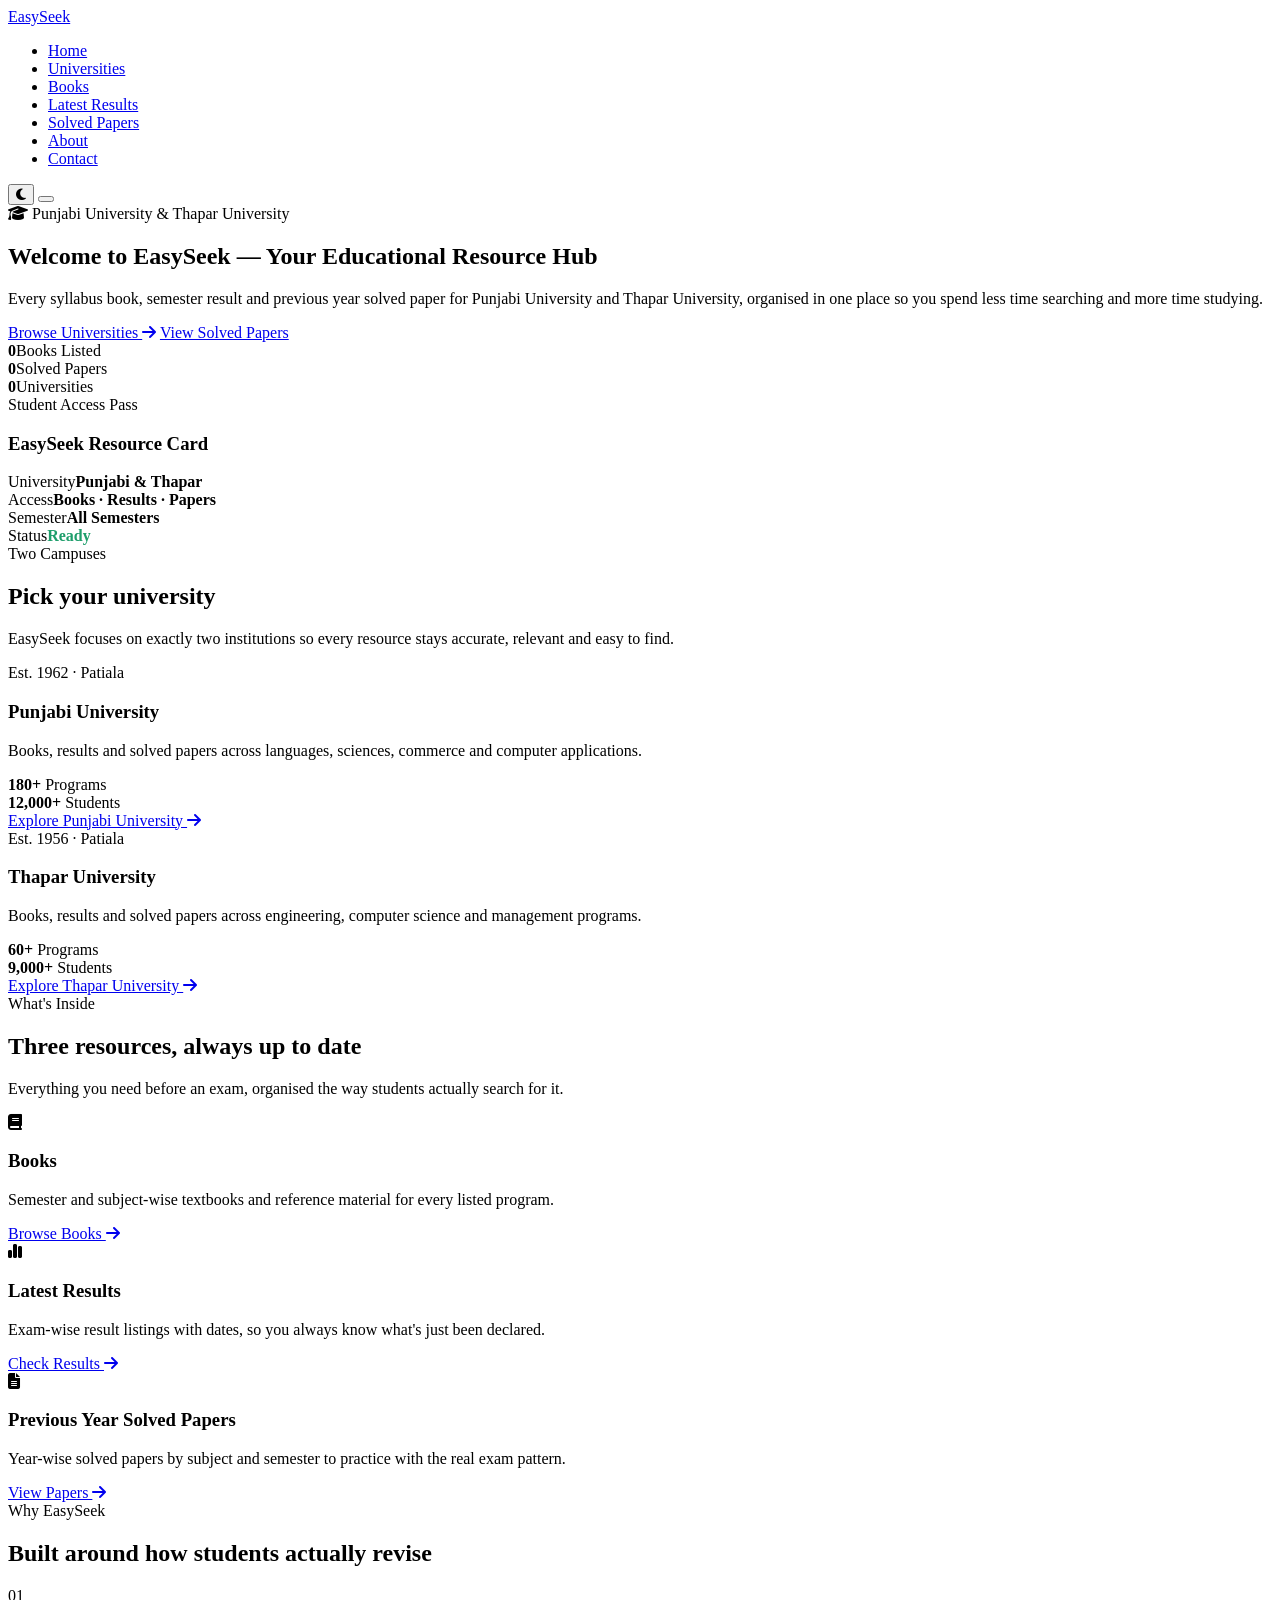
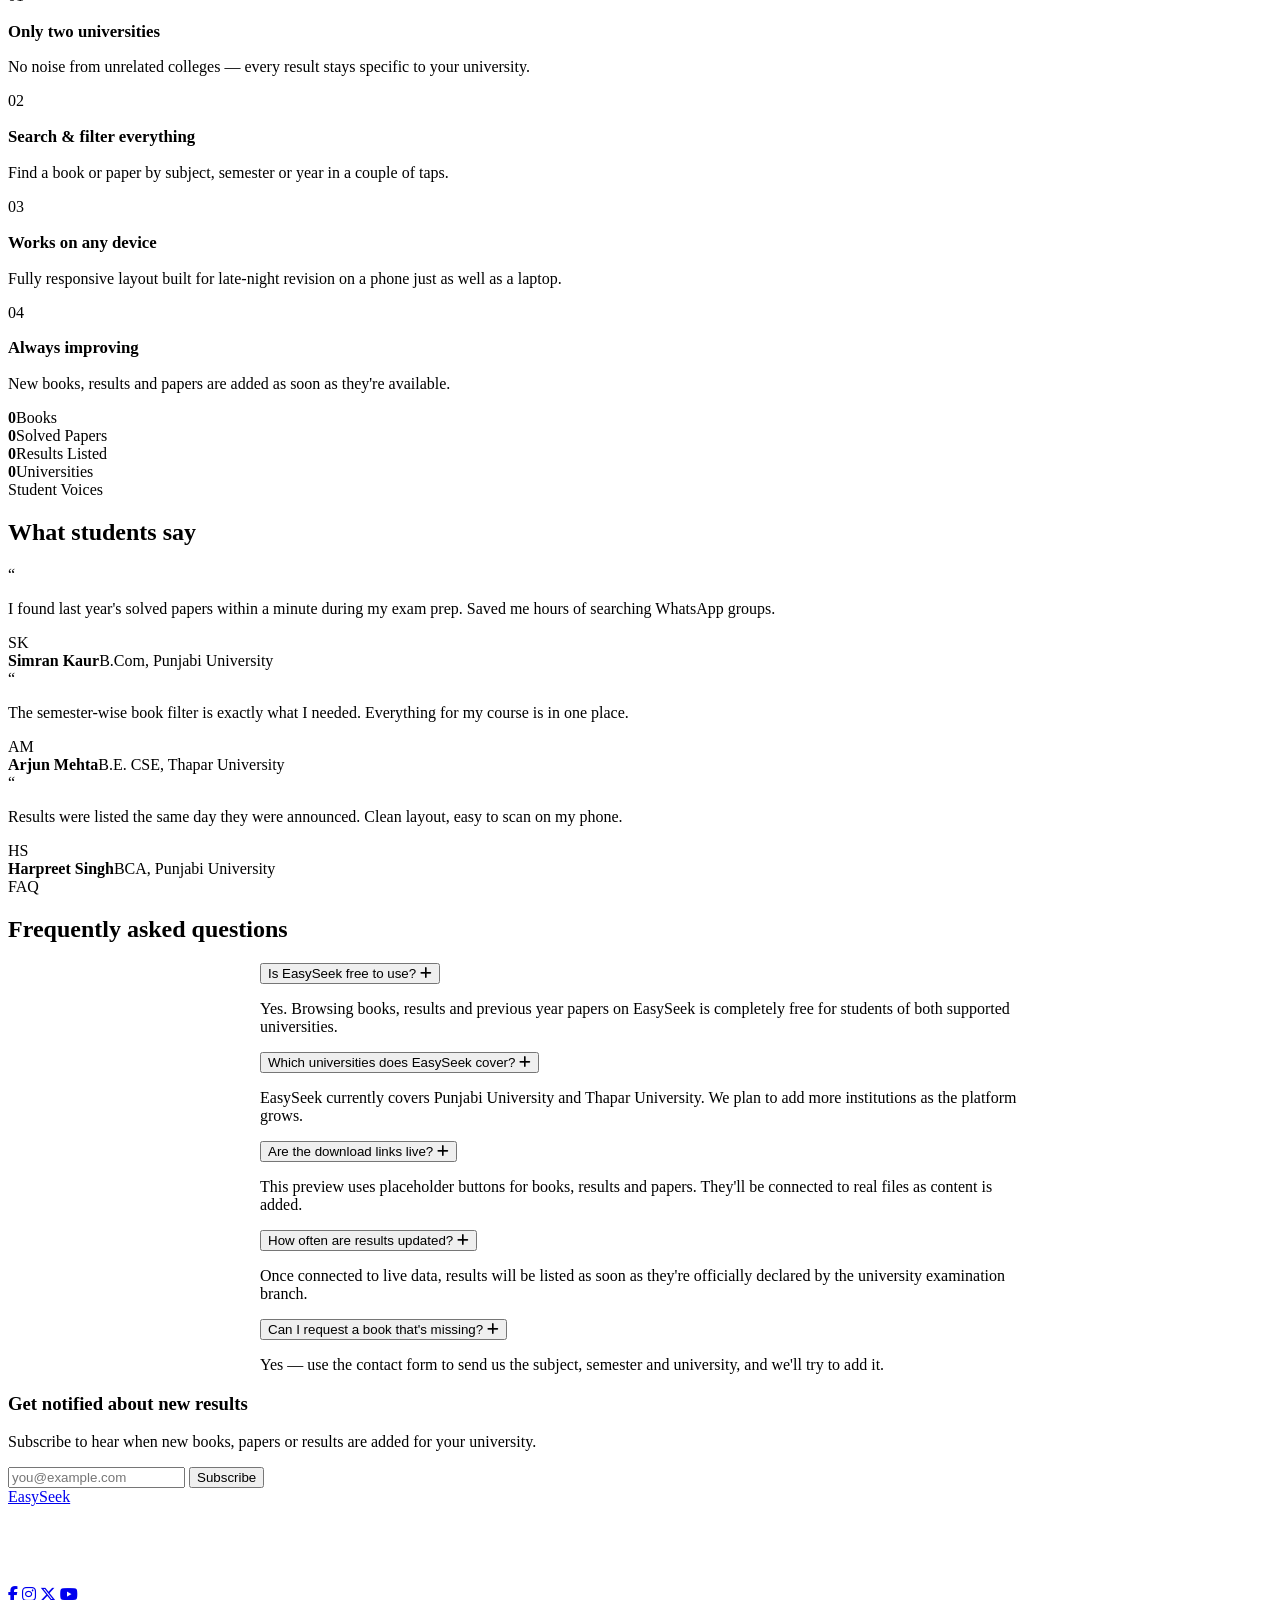
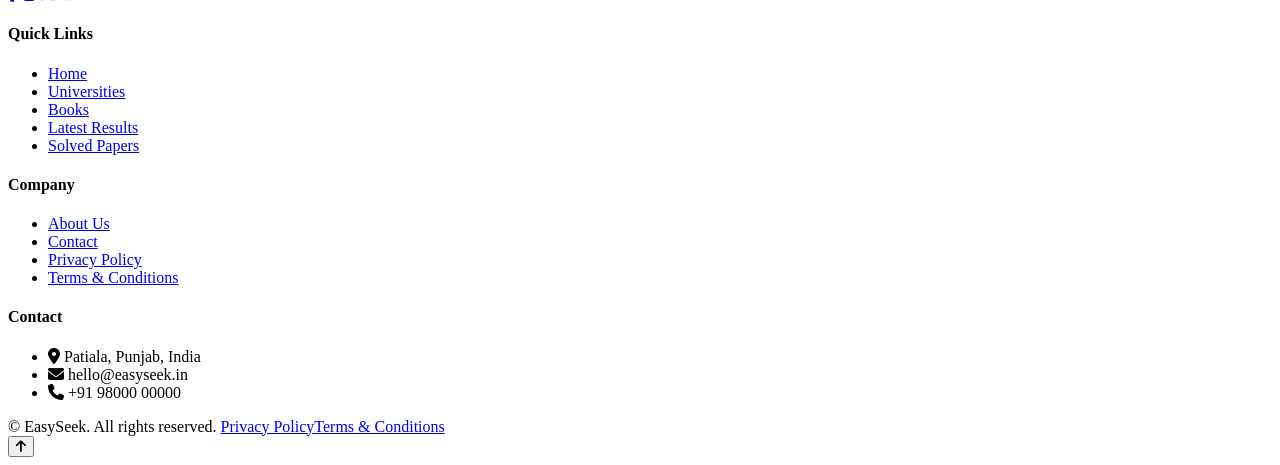
==== index.html @ 528ff7b3 "Add files via upload" ====
<!DOCTYPE html>
<html lang="en">
<head>
<meta charset="UTF-8">
<meta name="viewport" content="width=device-width, initial-scale=1.0">
<title>EasySeek &mdash; Educational Resource Hub for Punjabi &amp; Thapar University</title>
<meta name="description" content="EasySeek is a free educational resource hub for Punjabi University and Thapar University students: books, latest results and previous year solved papers in one place.">
<meta name="robots" content="index, follow">
<link rel="canonical" href="https://easyseek.in/index.html">
<meta property="og:type" content="website">
<meta property="og:title" content="EasySeek &mdash; Educational Resource Hub for Punjabi &amp; Thapar University">
<meta property="og:description" content="EasySeek is a free educational resource hub for Punjabi University and Thapar University students: books, latest results and previous year solved papers in one place.">
<meta property="og:url" content="https://easyseek.in/index.html">
<meta property="og:site_name" content="EasySeek">
<meta property="og:image" content="https://easyseek.in/assets/img/og-cover.jpg">
<meta name="twitter:card" content="summary_large_image">
<meta name="twitter:title" content="EasySeek &mdash; Educational Resource Hub for Punjabi &amp; Thapar University">
<meta name="twitter:description" content="EasySeek is a free educational resource hub for Punjabi University and Thapar University students: books, latest results and previous year solved papers in one place.">
<link rel="icon" href="data:image/svg+xml,%3Csvg xmlns='http://www.w3.org/2000/svg' viewBox='0 0 100 100'%3E%3Crect width='100' height='100' rx='22' fill='%23154690'/%3E%3Ctext x='50' y='66' font-size='46' font-family='Arial' font-weight='700' fill='white' text-anchor='middle'%3EES%3C/text%3E%3C/svg%3E">
<link rel="preconnect" href="https://fonts.googleapis.com">
<link rel="preconnect" href="https://fonts.gstatic.com" crossorigin>
<link href="https://fonts.googleapis.com/css2?family=Space+Grotesk:wght@500;600;700&family=Inter:wght@400;500;600;700&family=JetBrains+Mono:wght@500;600&display=swap" rel="stylesheet">
<link rel="stylesheet" href="https://cdnjs.cloudflare.com/ajax/libs/font-awesome/6.5.1/css/all.min.css" integrity="sha512-DTOQO9RWCH3ppGqcWaEA1BIZOC6xxalwEsw9c2QQeAIftl+Vegovlnee1c9QX4TctnWMn13TZye+giMm8e2LwA==" crossorigin="anonymous" referrerpolicy="no-referrer">
<link rel="stylesheet" href="assets/css/style.css">

</head>
<body>
<div id="page-loader" aria-hidden="true"><div class="loader-stub"></div></div>
<header class="navbar">
  <div class="container">
    <a href="index.html" class="brand"><span class="mark" aria-hidden="true"></span> EasySeek</a>
    <nav aria-label="Primary">
      <ul class="nav-links" id="navLinks">
        <li><a href="index.html" class="active">Home</a></li>
<li><a href="universities.html" class="">Universities</a></li>
<li><a href="books.html" class="">Books</a></li>
<li><a href="results.html" class="">Latest Results</a></li>
<li><a href="papers.html" class="">Solved Papers</a></li>
<li><a href="about.html" class="">About</a></li>
<li><a href="contact.html" class="">Contact</a></li>

      </ul>
    </nav>
    <div class="nav-actions">
      <button class="icon-btn" id="themeToggle" type="button" aria-label="Toggle dark mode"><i class="fa-solid fa-moon" aria-hidden="true"></i></button>
      <button class="nav-toggle" id="navToggle" type="button" aria-label="Toggle menu" aria-expanded="false"><span></span></button>
    </div>
  </div>
</header>
<main>

<section class="hero">
  <div class="container">
    <div class="hero-copy reveal">
      <span class="eyebrow"><i class="fa-solid fa-graduation-cap"></i> Punjabi University &amp; Thapar University</span>
      <h1>Welcome to EasySeek &mdash; <span class="hl">Your Educational Resource Hub</span></h1>
      <p>Every syllabus book, semester result and previous year solved paper for Punjabi University and Thapar University, organised in one place so you spend less time searching and more time studying.</p>
      <div class="hero-cta">
        <a href="universities.html" class="btn btn-primary">Browse Universities <i class="fa-solid fa-arrow-right"></i></a>
        <a href="papers.html" class="btn btn-outline">View Solved Papers</a>
      </div>
      <div class="hero-stats">
        <div class="hero-stat"><b data-count="1200" data-suffix="+">0</b><span>Books Listed</span></div>
        <div class="hero-stat"><b data-count="480" data-suffix="+">0</b><span>Solved Papers</span></div>
        <div class="hero-stat"><b data-count="2" >0</b><span>Universities</span></div>
      </div>
    </div>
    <div class="reveal">
      <div class="ticket">
        <div class="ticket-top">
          <div class="t-eyebrow">Student Access Pass</div>
          <h3>EasySeek Resource Card</h3>
        </div>
        <div class="ticket-mid"></div>
        <div class="ticket-body">
          <div class="ticket-field"><span>University</span><b>Punjabi &amp; Thapar</b></div>
          <div class="ticket-field"><span>Access</span><b>Books &middot; Results &middot; Papers</b></div>
          <div class="ticket-field"><span>Semester</span><b>All Semesters</b></div>
          <div class="ticket-field"><span>Status</span><b style="color:#1E9E6B;">Ready</b></div>
        </div>
        <div class="ticket-body" style="grid-template-columns:1fr; padding-top:0;">
          <div class="ticket-barcode" aria-hidden="true">
            <i style="height:100%;"></i><i style="height:60%;"></i><i style="height:80%;"></i><i style="height:40%;"></i><i style="height:100%;"></i><i style="height:70%;"></i><i style="height:50%;"></i><i style="height:90%;"></i><i style="height:60%;"></i><i style="height:100%;"></i><i style="height:45%;"></i><i style="height:75%;"></i>
          </div>
        </div>
      </div>
    </div>
  </div>
</section>

<section class="section">
  <div class="container">
    <div class="section-head center reveal">
      <span class="eyebrow">Two Campuses</span>
      <h2>Pick your university</h2>
      <p>EasySeek focuses on exactly two institutions so every resource stays accurate, relevant and easy to find.</p>
    </div>
    <div class="grid-2">
      <div class="uni-card reveal">
        <div class="stripe"></div>
        <div class="uni-card-body">
          <span class="uni-card-tag">Est. 1962 &middot; Patiala</span>
          <h3>Punjabi University</h3>
          <p>Books, results and solved papers across languages, sciences, commerce and computer applications.</p>
          <div class="uni-card-meta">
            <div><b>180+</b> Programs</div>
            <div><b>12,000+</b> Students</div>
          </div>
          <a href="punjabi-university.html" class="btn btn-primary btn-block">Explore Punjabi University <i class="fa-solid fa-arrow-right"></i></a>
        </div>
      </div>
      <div class="uni-card reveal">
        <div class="stripe"></div>
        <div class="uni-card-body">
          <span class="uni-card-tag">Est. 1956 &middot; Patiala</span>
          <h3>Thapar University</h3>
          <p>Books, results and solved papers across engineering, computer science and management programs.</p>
          <div class="uni-card-meta">
            <div><b>60+</b> Programs</div>
            <div><b>9,000+</b> Students</div>
          </div>
          <a href="thapar-university.html" class="btn btn-primary btn-block">Explore Thapar University <i class="fa-solid fa-arrow-right"></i></a>
        </div>
      </div>
    </div>
  </div>
</section>

<section class="section" style="background:var(--paper-raised); border-top:1px solid var(--line); border-bottom:1px solid var(--line);">
  <div class="container">
    <div class="section-head center reveal">
      <span class="eyebrow">What's Inside</span>
      <h2>Three resources, always up to date</h2>
      <p>Everything you need before an exam, organised the way students actually search for it.</p>
    </div>
    <div class="grid-3">
      <div class="feature-card reveal">
        <div class="feature-icon"><i class="fa-solid fa-book"></i></div>
        <h3>Books</h3>
        <p>Semester and subject-wise textbooks and reference material for every listed program.</p>
        <a href="books.html">Browse Books <i class="fa-solid fa-arrow-right"></i></a>
      </div>
      <div class="feature-card reveal">
        <div class="feature-icon"><i class="fa-solid fa-chart-simple"></i></div>
        <h3>Latest Results</h3>
        <p>Exam-wise result listings with dates, so you always know what's just been declared.</p>
        <a href="results.html">Check Results <i class="fa-solid fa-arrow-right"></i></a>
      </div>
      <div class="feature-card reveal">
        <div class="feature-icon"><i class="fa-solid fa-file-lines"></i></div>
        <h3>Previous Year Solved Papers</h3>
        <p>Year-wise solved papers by subject and semester to practice with the real exam pattern.</p>
        <a href="papers.html">View Papers <i class="fa-solid fa-arrow-right"></i></a>
      </div>
    </div>
  </div>
</section>

<section class="section">
  <div class="container">
    <div class="grid-2" style="align-items:center; gap:60px;">
      <div class="reveal">
        <span class="eyebrow">Why EasySeek</span>
        <h2>Built around how students actually revise</h2>
        <div class="why-card">
          <span class="why-num">01</span>
          <div><h3 style="font-size:1.05rem;">Only two universities</h3><p>No noise from unrelated colleges &mdash; every result stays specific to your university.</p></div>
        </div>
        <div class="why-card">
          <span class="why-num">02</span>
          <div><h3 style="font-size:1.05rem;">Search &amp; filter everything</h3><p>Find a book or paper by subject, semester or year in a couple of taps.</p></div>
        </div>
        <div class="why-card">
          <span class="why-num">03</span>
          <div><h3 style="font-size:1.05rem;">Works on any device</h3><p>Fully responsive layout built for late-night revision on a phone just as well as a laptop.</p></div>
        </div>
        <div class="why-card">
          <span class="why-num">04</span>
          <div><h3 style="font-size:1.05rem;">Always improving</h3><p>New books, results and papers are added as soon as they're available.</p></div>
        </div>
      </div>
      <div class="counter-strip reveal">
        <div class="counter-item"><b data-count="1200" data-suffix="+">0</b><span>Books</span></div>
        <div class="counter-item"><b data-count="480" data-suffix="+">0</b><span>Solved Papers</span></div>
        <div class="counter-item"><b data-count="150" data-suffix="+">0</b><span>Results Listed</span></div>
        <div class="counter-item"><b data-count="2">0</b><span>Universities</span></div>
      </div>
    </div>
  </div>
</section>

<section class="section" style="background:var(--paper-raised); border-top:1px solid var(--line); border-bottom:1px solid var(--line);">
  <div class="container">
    <div class="section-head center reveal">
      <span class="eyebrow">Student Voices</span>
      <h2>What students say</h2>
    </div>
    <div class="grid-3">
      
      <div class="quote-card reveal">
        <div class="quote-mark">&ldquo;</div>
        <p style="color:var(--ink);">I found last year's solved papers within a minute during my exam prep. Saved me hours of searching WhatsApp groups.</p>
        <div class="quote-person">
          <div class="avatar">SK</div>
          <div><b>Simran Kaur</b><span>B.Com, Punjabi University</span></div>
        </div>
      </div>
      <div class="quote-card reveal">
        <div class="quote-mark">&ldquo;</div>
        <p style="color:var(--ink);">The semester-wise book filter is exactly what I needed. Everything for my course is in one place.</p>
        <div class="quote-person">
          <div class="avatar">AM</div>
          <div><b>Arjun Mehta</b><span>B.E. CSE, Thapar University</span></div>
        </div>
      </div>
      <div class="quote-card reveal">
        <div class="quote-mark">&ldquo;</div>
        <p style="color:var(--ink);">Results were listed the same day they were announced. Clean layout, easy to scan on my phone.</p>
        <div class="quote-person">
          <div class="avatar">HS</div>
          <div><b>Harpreet Singh</b><span>BCA, Punjabi University</span></div>
        </div>
      </div>
    </div>
  </div>
</section>

<section class="section">
  <div class="container">
    <div class="section-head center reveal">
      <span class="eyebrow">FAQ</span>
      <h2>Frequently asked questions</h2>
    </div>
    <div style="max-width:760px; margin:0 auto;" class="reveal">
      
      <div class="faq-item">
        <button class="faq-q" aria-expanded="false">Is EasySeek free to use? <i class="fa-solid fa-plus"></i></button>
        <div class="faq-a"><p>Yes. Browsing books, results and previous year papers on EasySeek is completely free for students of both supported universities.</p></div>
      </div>
      <div class="faq-item">
        <button class="faq-q" aria-expanded="false">Which universities does EasySeek cover? <i class="fa-solid fa-plus"></i></button>
        <div class="faq-a"><p>EasySeek currently covers Punjabi University and Thapar University. We plan to add more institutions as the platform grows.</p></div>
      </div>
      <div class="faq-item">
        <button class="faq-q" aria-expanded="false">Are the download links live? <i class="fa-solid fa-plus"></i></button>
        <div class="faq-a"><p>This preview uses placeholder buttons for books, results and papers. They'll be connected to real files as content is added.</p></div>
      </div>
      <div class="faq-item">
        <button class="faq-q" aria-expanded="false">How often are results updated? <i class="fa-solid fa-plus"></i></button>
        <div class="faq-a"><p>Once connected to live data, results will be listed as soon as they're officially declared by the university examination branch.</p></div>
      </div>
      <div class="faq-item">
        <button class="faq-q" aria-expanded="false">Can I request a book that's missing? <i class="fa-solid fa-plus"></i></button>
        <div class="faq-a"><p>Yes &mdash; use the contact form to send us the subject, semester and university, and we'll try to add it.</p></div>
      </div>
    </div>
  </div>
</section>

<section class="section-tight">
  <div class="container">
    <div class="newsletter reveal">
      <div>
        <h3>Get notified about new results</h3>
        <p>Subscribe to hear when new books, papers or results are added for your university.</p>
      </div>
      <form class="newsletter-form" id="newsletterForm">
        <input type="email" placeholder="you@example.com" required aria-label="Email address">
        <button class="btn btn-primary" type="submit">Subscribe</button>
        <span class="form-note" style="display:none; color:#fff;"><i class="fa-solid fa-circle-check"></i> Subscribed! Watch your inbox.</span>
      </form>
    </div>
  </div>
</section>

</main>

<footer>
  <div class="container">
    <div class="footer-grid">
      <div class="footer-brand">
        <a href="index.html" class="brand"><span class="mark" aria-hidden="true"></span> EasySeek</a>
        <p style="margin-top:14px; max-width:280px; color:rgba(255,255,255,.65); font-size:.92rem;">A single, easy-to-search hub for Punjabi University and Thapar University students &mdash; books, results and solved papers in one place.</p>
        <div class="social-row">
          <a href="#" aria-label="EasySeek on Facebook"><i class="fa-brands fa-facebook-f"></i></a>
          <a href="#" aria-label="EasySeek on Instagram"><i class="fa-brands fa-instagram"></i></a>
          <a href="#" aria-label="EasySeek on Twitter / X"><i class="fa-brands fa-x-twitter"></i></a>
          <a href="#" aria-label="EasySeek on YouTube"><i class="fa-brands fa-youtube"></i></a>
        </div>
      </div>
      <div>
        <h4>Quick Links</h4>
        <ul>
          <li><a href="index.html">Home</a></li>
          <li><a href="universities.html">Universities</a></li>
          <li><a href="books.html">Books</a></li>
          <li><a href="results.html">Latest Results</a></li>
          <li><a href="papers.html">Solved Papers</a></li>
        </ul>
      </div>
      <div>
        <h4>Company</h4>
        <ul>
          <li><a href="about.html">About Us</a></li>
          <li><a href="contact.html">Contact</a></li>
          <li><a href="privacy.html">Privacy Policy</a></li>
          <li><a href="terms.html">Terms &amp; Conditions</a></li>
        </ul>
      </div>
      <div>
        <h4>Contact</h4>
        <ul class="footer-contact">
          <li><i class="fa-solid fa-location-dot"></i> Patiala, Punjab, India</li>
          <li><i class="fa-solid fa-envelope"></i> hello@easyseek.in</li>
          <li><i class="fa-solid fa-phone"></i> +91 98000 00000</li>
        </ul>
      </div>
    </div>
    <div class="footer-bottom">
      <span>&copy; <span data-year></span> EasySeek. All rights reserved.</span>
      <span><a href="privacy.html">Privacy Policy</a><a href="terms.html">Terms &amp; Conditions</a></span>
    </div>
  </div>
</footer>
<button class="scroll-top" id="scrollTop" aria-label="Scroll to top"><i class="fa-solid fa-arrow-up"></i></button>
<script src="assets/js/data.js"></script>
<script src="assets/js/main.js"></script>

</body>
</html>
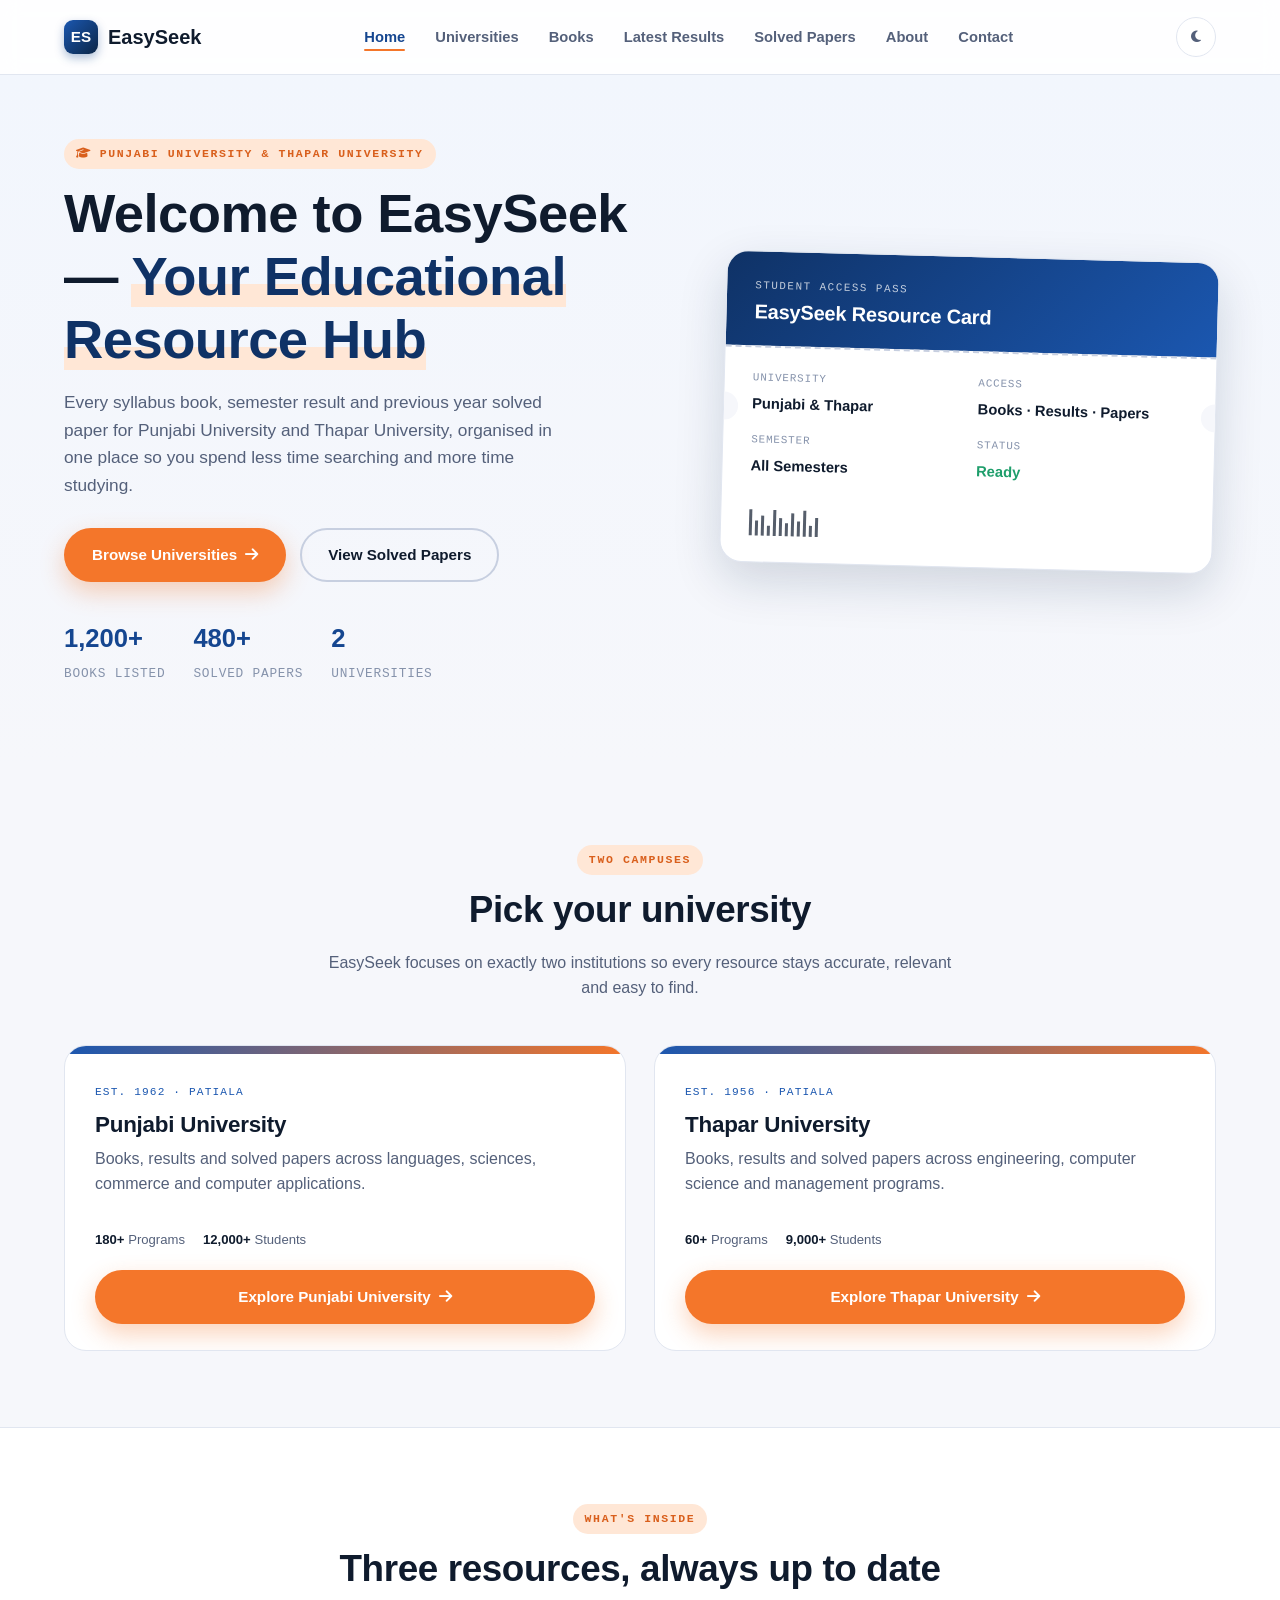
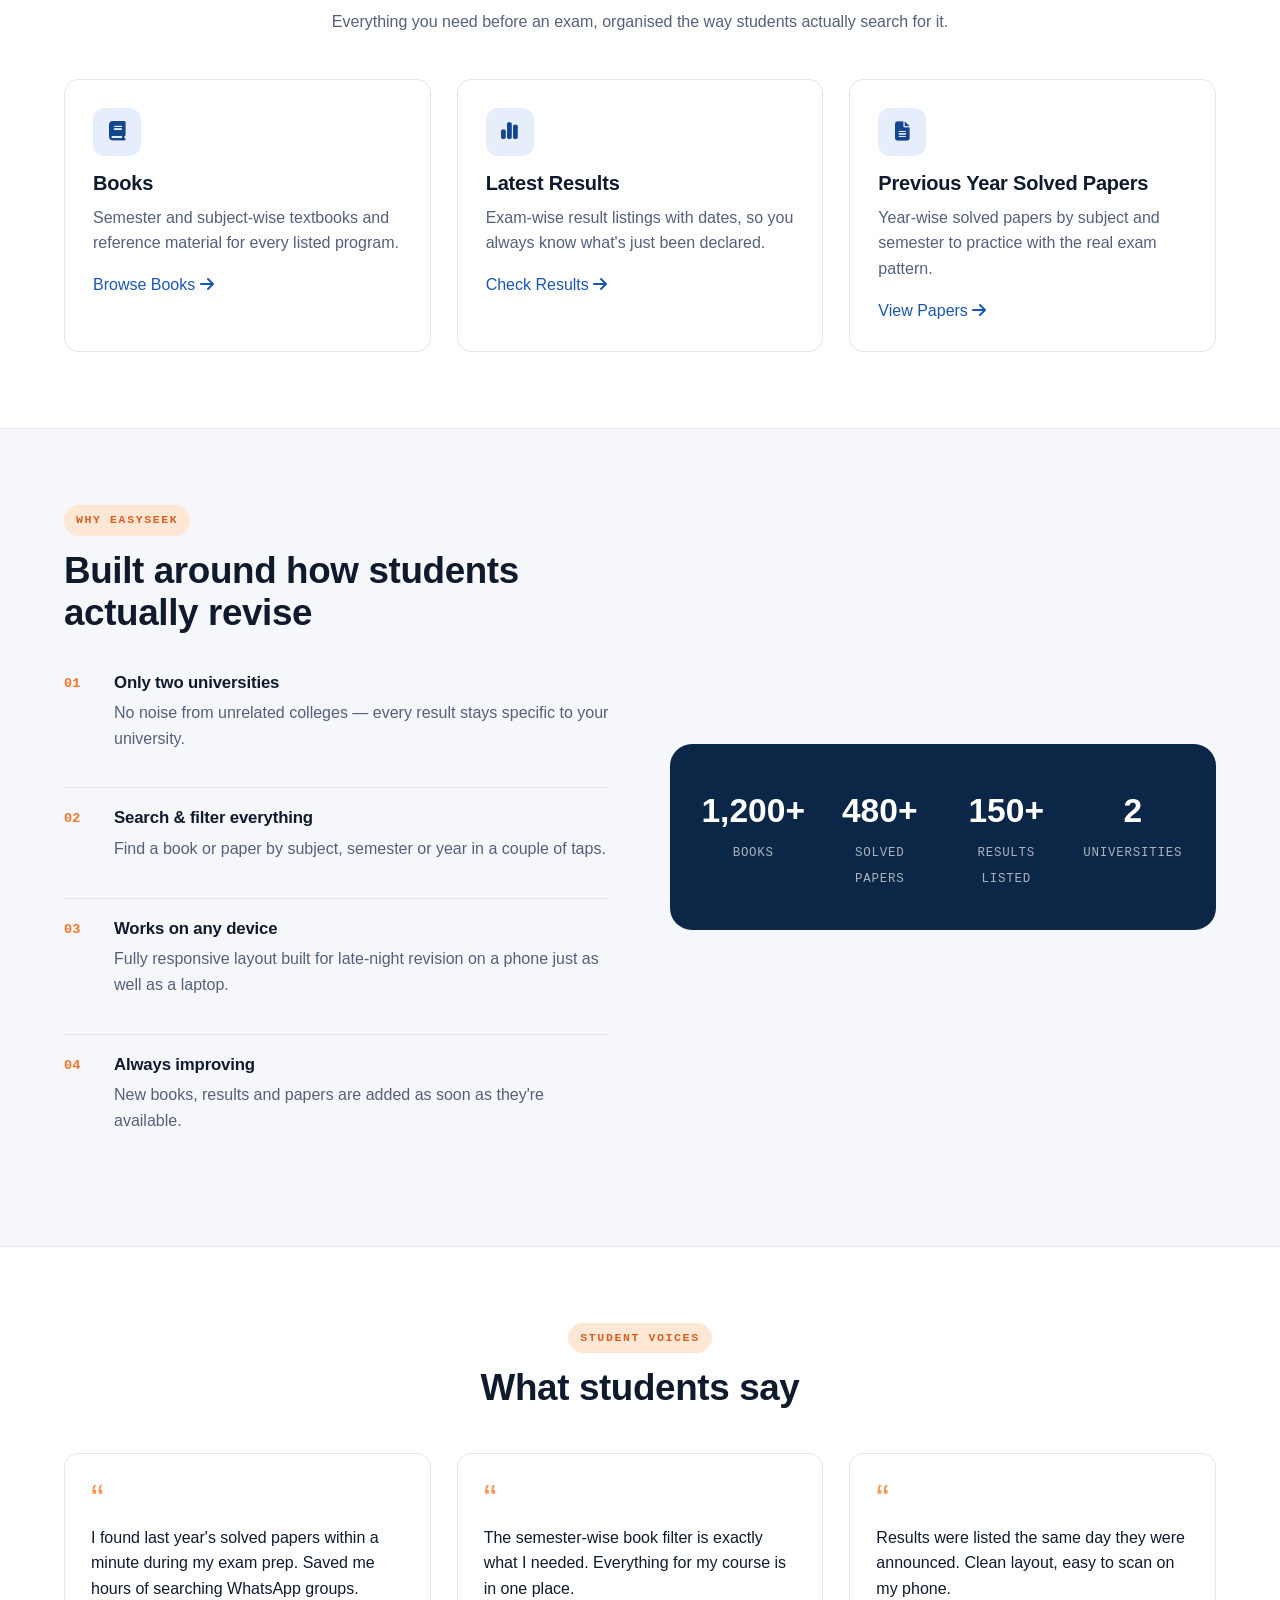
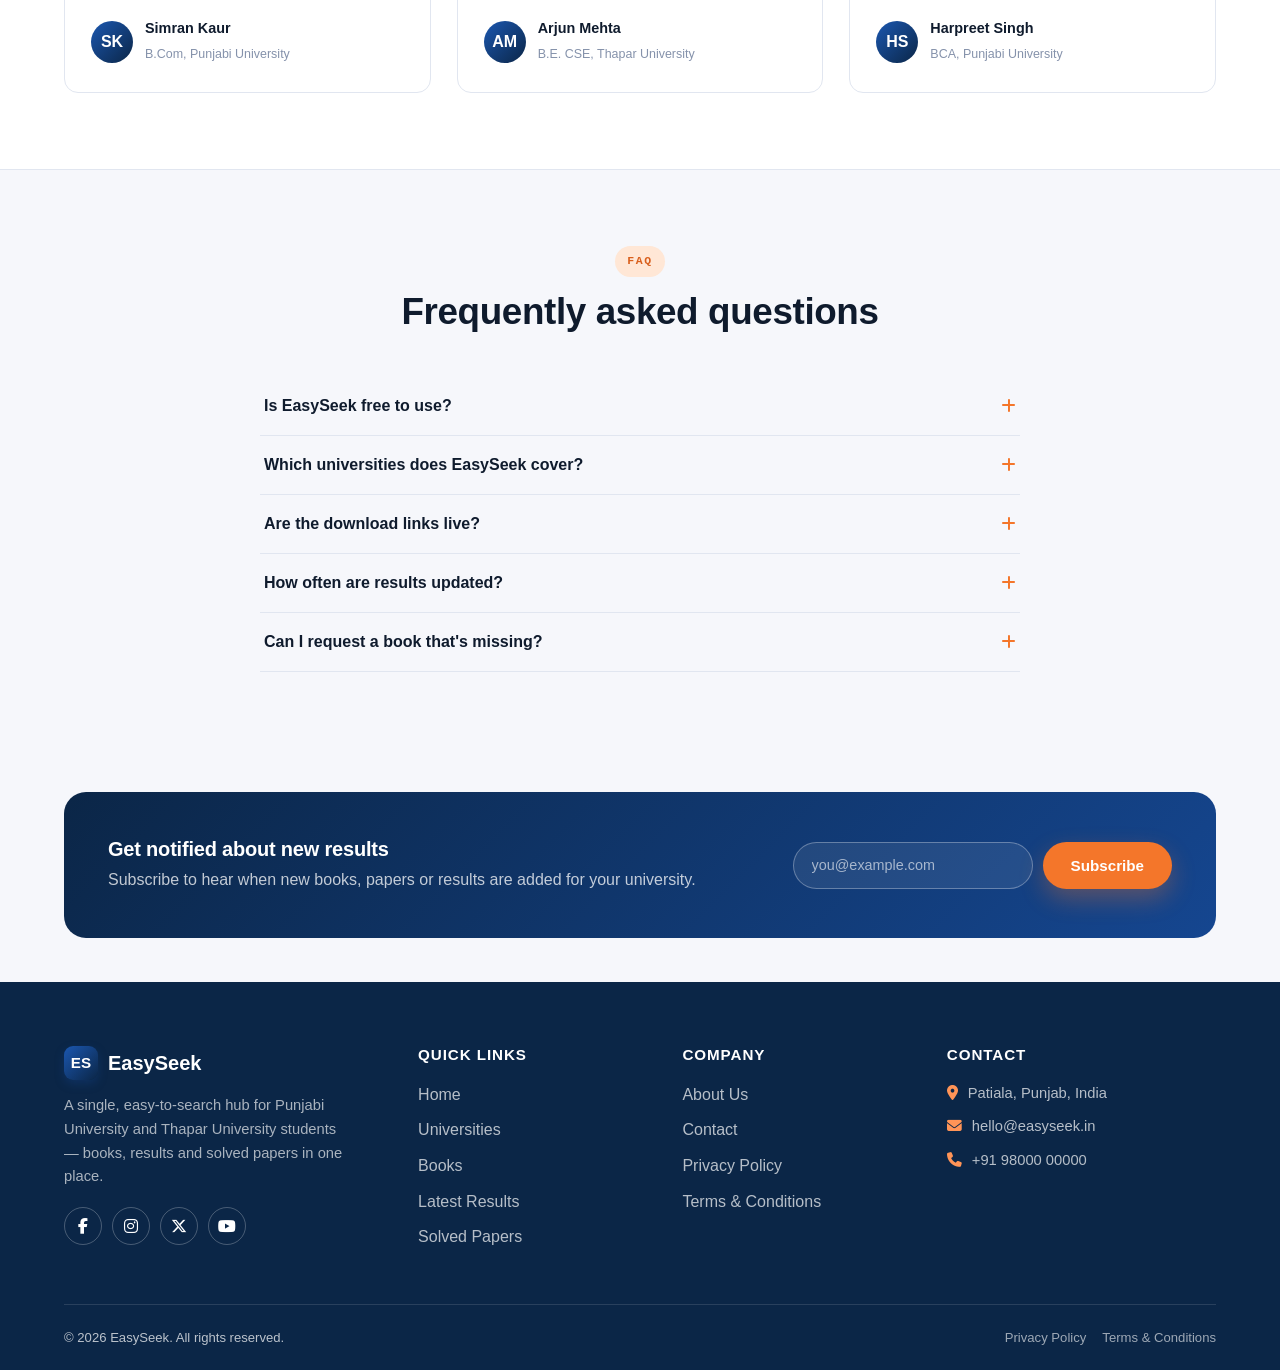
==== commit ce2fb601: "Update index.html" ====
--- a/index.html
+++ b/index.html
@@ -1,6 +1,8 @@
 <!DOCTYPE html>
 <html lang="en">
 <head>
+  <script async src="https://pagead2.googlesyndication.com/pagead/js/adsbygoogle.js?client=ca-pub-3578388178398385"
+     crossorigin="anonymous"></script>
 <meta charset="UTF-8">
 <meta name="viewport" content="width=device-width, initial-scale=1.0">
 <title>EasySeek &mdash; Educational Resource Hub for Punjabi &amp; Thapar University</title>
@@ -327,4 +329,4 @@
 <script src="assets/js/main.js"></script>
 
 </body>
-</html>+</html>
--- a/assets/css/style.css
+++ b/assets/css/style.css
@@ -0,0 +1,464 @@
+/* ==========================================================================
+   EasySeek — Design System
+   Palette: campus blue + paper white + highlighter orange
+   Signature motif: the exam "ticket stub" — perforated edge, dashed tear
+   line and monospace codes borrowed from hall tickets & mark sheets.
+   ========================================================================== */
+
+:root{
+  /* ---- color tokens ---- */
+  --blue-900:#0B2647;
+  --blue-800:#0F3266;
+  --blue-700:#154690;
+  --blue-600:#1B57B0;
+  --blue-500:#2568D6;
+  --blue-100:#E7EEFB;
+  --blue-50:#F2F6FD;
+
+  --orange-600:#D95F1C;
+  --orange-500:#F4762A;
+  --orange-400:#FF9457;
+  --orange-100:#FFE7D6;
+
+  --paper:#F6F7FB;
+  --paper-raised:#FFFFFF;
+  --ink:#0F1B2D;
+  --slate:#54607A;
+  --slate-soft:#8592AB;
+  --line:#E1E6F0;
+  --line-strong:#C7CFE0;
+
+  --success:#1E9E6B;
+
+  /* ---- type ---- */
+  --font-display:'Space Grotesk', 'Segoe UI', sans-serif;
+  --font-body:'Inter', 'Segoe UI', sans-serif;
+  --font-mono:'JetBrains Mono', 'Courier New', monospace;
+
+  /* ---- shape / motion ---- */
+  --radius-sm:8px;
+  --radius-md:14px;
+  --radius-lg:22px;
+  --shadow-sm:0 1px 2px rgba(15,27,45,.06), 0 1px 1px rgba(15,27,45,.04);
+  --shadow-md:0 8px 24px rgba(11,38,71,.10);
+  --shadow-lg:0 18px 48px rgba(11,38,71,.16);
+  --ease:cubic-bezier(.4,0,.2,1);
+
+  --container:1200px;
+
+  color-scheme:light;
+}
+
+[data-theme="dark"]{
+  color-scheme:dark;
+  --paper:#0B1220;
+  --paper-raised:#121C2E;
+  --ink:#EEF2FA;
+  --slate:#AEB9CF;
+  --slate-soft:#7C8AA8;
+  --line:#233150;
+  --line-strong:#2E3E63;
+  --blue-100:#132A4C;
+  --blue-50:#0F2340;
+  --orange-100:#3A2313;
+}
+
+@media (prefers-reduced-motion: reduce){
+  *,*::before,*::after{animation-duration:.001ms !important;animation-iteration-count:1 !important;transition-duration:.001ms !important;scroll-behavior:auto !important;}
+}
+
+*{box-sizing:border-box;}
+html{scroll-behavior:smooth;}
+body{
+  margin:0;
+  font-family:var(--font-body);
+  background:var(--paper);
+  color:var(--ink);
+  line-height:1.6;
+  -webkit-font-smoothing:antialiased;
+  transition:background .25s var(--ease), color .25s var(--ease);
+}
+h1,h2,h3,h4{
+  font-family:var(--font-display);
+  color:var(--ink);
+  line-height:1.15;
+  margin:0 0 .5em;
+  letter-spacing:-.01em;
+}
+h1{font-size:clamp(2.1rem,4.4vw,3.4rem); font-weight:700;}
+h2{font-size:clamp(1.6rem,3vw,2.3rem); font-weight:700;}
+h3{font-size:1.25rem; font-weight:600;}
+p{color:var(--slate); margin:0 0 1em;}
+a{color:var(--blue-600); text-decoration:none;}
+[data-theme="dark"] a{color:#6FA0F5;}
+img{max-width:100%; display:block;}
+ul{list-style:none; margin:0; padding:0;}
+button{font-family:inherit;}
+:focus-visible{outline:3px solid var(--orange-500); outline-offset:2px; border-radius:4px;}
+
+.container{max-width:var(--container); margin:0 auto; padding:0 24px;}
+.section{padding:76px 0;}
+.section-tight{padding:44px 0;}
+.section-head{max-width:640px; margin:0 auto 44px;}
+.section-head.left{margin:0 0 40px;}
+.eyebrow{
+  display:inline-flex; align-items:center; gap:8px;
+  font-family:var(--font-mono); font-size:.72rem; letter-spacing:.14em;
+  text-transform:uppercase; color:var(--orange-600); font-weight:600;
+  background:var(--orange-100); padding:6px 12px; border-radius:100px;
+  margin-bottom:14px;
+}
+[data-theme="dark"] .eyebrow{color:var(--orange-400);}
+.center{text-align:center; margin-left:auto; margin-right:auto;}
+.muted{color:var(--slate-soft);}
+
+/* ---------- Buttons ---------- */
+.btn{
+  display:inline-flex; align-items:center; justify-content:center; gap:8px;
+  font-weight:600; font-size:.95rem; padding:13px 26px; border-radius:100px;
+  border:2px solid transparent; cursor:pointer; transition:transform .18s var(--ease), box-shadow .18s var(--ease), background .18s var(--ease), color .18s var(--ease), border-color .18s var(--ease);
+  white-space:nowrap;
+}
+.btn:hover{transform:translateY(-2px);}
+.btn-primary{background:var(--orange-500); color:#fff; box-shadow:0 10px 24px rgba(244,118,42,.32);}
+.btn-primary:hover{background:var(--orange-600); color:#fff;}
+.btn-outline{background:transparent; border-color:var(--line-strong); color:var(--ink);}
+.btn-outline:hover{border-color:var(--blue-600); color:var(--blue-600);}
+.btn-ghost-light{background:rgba(255,255,255,.1); border-color:rgba(255,255,255,.35); color:#fff;}
+.btn-ghost-light:hover{background:rgba(255,255,255,.2); color:#fff;}
+.btn-sm{padding:9px 18px; font-size:.83rem;}
+.btn-block{width:100%;}
+.btn[disabled]{opacity:.5; cursor:not-allowed; transform:none;}
+
+/* ---------- Navbar ---------- */
+.navbar{
+  position:sticky; top:0; z-index:200;
+  background:color-mix(in srgb, var(--paper-raised) 88%, transparent);
+  backdrop-filter:blur(10px); -webkit-backdrop-filter:blur(10px);
+  border-bottom:1px solid var(--line);
+  transition:background .25s var(--ease), border-color .25s var(--ease);
+}
+.navbar .container{display:flex; align-items:center; justify-content:space-between; height:74px;}
+.brand{display:flex; align-items:center; gap:10px; font-family:var(--font-display); font-weight:700; font-size:1.25rem; color:var(--ink);}
+.brand .mark{
+  width:34px; height:34px; border-radius:9px; flex:none;
+  background:linear-gradient(135deg,var(--blue-600),var(--blue-900));
+  display:flex; align-items:center; justify-content:center; color:#fff; font-size:.95rem;
+  box-shadow:0 4px 10px rgba(21,70,144,.35);
+}
+.brand .mark::after{content:"ES";}
+.nav-links{display:flex; align-items:center; gap:2px;}
+.nav-links a{
+  color:var(--slate); font-weight:600; font-size:.92rem; padding:10px 14px; border-radius:8px; position:relative;
+}
+.nav-links a:hover{color:var(--blue-600); background:var(--blue-50);}
+.nav-links a.active{color:var(--blue-700);}
+[data-theme="dark"] .nav-links a.active{color:#7FB1FF;}
+.nav-links a.active::after{
+  content:""; position:absolute; left:14px; right:14px; bottom:4px; height:2px; background:var(--orange-500); border-radius:2px;
+}
+.nav-actions{display:flex; align-items:center; gap:10px;}
+.icon-btn{
+  width:40px; height:40px; border-radius:100px; border:1px solid var(--line); background:var(--paper-raised);
+  color:var(--slate); display:flex; align-items:center; justify-content:center; cursor:pointer; transition:all .2s var(--ease);
+}
+.icon-btn:hover{border-color:var(--blue-600); color:var(--blue-600);}
+.nav-toggle{display:none; width:44px; height:44px; border-radius:10px; border:1px solid var(--line); background:var(--paper-raised); cursor:pointer; align-items:center; justify-content:center;}
+.nav-toggle span, .nav-toggle span::before, .nav-toggle span::after{
+  content:""; display:block; width:20px; height:2px; background:var(--ink); position:relative; transition:all .25s var(--ease);
+}
+.nav-toggle span::before{position:absolute; top:-6px;}
+.nav-toggle span::after{position:absolute; top:6px;}
+.nav-toggle.is-open span{background:transparent;}
+.nav-toggle.is-open span::before{transform:rotate(45deg); top:0;}
+.nav-toggle.is-open span::after{transform:rotate(-45deg); top:0;}
+
+@media (max-width:960px){
+  .nav-links{
+    position:fixed; inset:74px 0 0 0; background:var(--paper); flex-direction:column; align-items:stretch;
+    padding:14px; gap:4px; transform:translateY(-8px); opacity:0; pointer-events:none; transition:all .25s var(--ease);
+    border-top:1px solid var(--line); overflow-y:auto;
+  }
+  .nav-links.is-open{transform:translateY(0); opacity:1; pointer-events:auto;}
+  .nav-links a{padding:14px 16px; font-size:1rem; border-bottom:1px solid var(--line);}
+  .nav-toggle{display:flex;}
+}
+
+/* ---------- Breadcrumb ---------- */
+.breadcrumb-bar{background:var(--blue-50); border-bottom:1px solid var(--line); padding:14px 0;}
+.breadcrumb{display:flex; align-items:center; gap:8px; font-size:.85rem; font-family:var(--font-mono); flex-wrap:wrap;}
+.breadcrumb a{color:var(--slate);}
+.breadcrumb a:hover{color:var(--blue-600);}
+.breadcrumb .sep{color:var(--slate-soft);}
+.breadcrumb .current{color:var(--orange-600); font-weight:600;}
+
+/* ---------- Hero ---------- */
+.hero{position:relative; overflow:hidden; padding:64px 0 84px; background:linear-gradient(180deg,var(--blue-50) 0%, var(--paper) 100%);}
+.hero .container{display:grid; grid-template-columns:1.1fr .9fr; gap:56px; align-items:center;}
+.hero-copy h1{margin-bottom:18px;}
+.hero-copy h1 .hl{
+  background:linear-gradient(180deg,transparent 62%, var(--orange-100) 62%);
+  color:var(--blue-800);
+}
+[data-theme="dark"] .hero-copy h1 .hl{color:#8FC2FF;}
+.hero-copy p{font-size:1.08rem; max-width:520px;}
+.hero-cta{display:flex; gap:14px; flex-wrap:wrap; margin:28px 0 36px;}
+.hero-stats{display:flex; gap:28px; flex-wrap:wrap;}
+.hero-stat b{display:block; font-family:var(--font-display); font-size:1.6rem; color:var(--blue-700);}
+[data-theme="dark"] .hero-stat b{color:#8FC2FF;}
+.hero-stat span{font-size:.8rem; color:var(--slate-soft); font-family:var(--font-mono); text-transform:uppercase; letter-spacing:.06em;}
+
+/* ---- ticket stub: signature component ---- */
+.ticket{
+  position:relative; background:var(--paper-raised); border-radius:var(--radius-lg);
+  box-shadow:var(--shadow-lg); border:1px solid var(--line); overflow:hidden;
+  transform:rotate(1.5deg);
+}
+.ticket::before{
+  content:""; position:absolute; top:50%; left:-14px; width:28px; height:28px; background:var(--paper); border-radius:50%; transform:translateY(-50%);
+}
+.ticket::after{
+  content:""; position:absolute; top:50%; right:-14px; width:28px; height:28px; background:var(--paper); border-radius:50%; transform:translateY(-50%);
+}
+.ticket-top{padding:26px 28px 20px; background:linear-gradient(135deg,var(--blue-800),var(--blue-600)); color:#fff;}
+.ticket-top .t-eyebrow{font-family:var(--font-mono); font-size:.68rem; letter-spacing:.14em; text-transform:uppercase; opacity:.75; margin-bottom:6px;}
+.ticket-top h3{color:#fff; margin-bottom:2px;}
+.ticket-mid{border-top:2px dashed var(--line-strong); position:relative;}
+.ticket-body{padding:22px 28px 26px; display:grid; grid-template-columns:1fr 1fr; gap:16px;}
+.ticket-field span{display:block; font-family:var(--font-mono); font-size:.68rem; text-transform:uppercase; letter-spacing:.08em; color:var(--slate-soft); margin-bottom:3px;}
+.ticket-field b{font-size:.92rem; color:var(--ink);}
+.ticket-barcode{display:flex; gap:3px; align-items:flex-end; height:26px; margin-top:6px;}
+.ticket-barcode i{display:block; width:3px; background:var(--ink); opacity:.7;}
+
+/* ---------- University / feature cards ---------- */
+.grid-2{display:grid; grid-template-columns:1fr 1fr; gap:28px;}
+.grid-3{display:grid; grid-template-columns:repeat(3,1fr); gap:26px;}
+.grid-4{display:grid; grid-template-columns:repeat(4,1fr); gap:22px;}
+
+.uni-card{
+  background:var(--paper-raised); border:1px solid var(--line); border-radius:var(--radius-lg); overflow:hidden;
+  transition:transform .25s var(--ease), box-shadow .25s var(--ease); display:flex; flex-direction:column;
+}
+.uni-card:hover{transform:translateY(-6px); box-shadow:var(--shadow-lg);}
+.uni-card .stripe{height:8px; background:linear-gradient(90deg,var(--blue-600),var(--orange-500));}
+.uni-card-body{padding:30px 30px 26px; flex:1; display:flex; flex-direction:column;}
+.uni-card-tag{font-family:var(--font-mono); font-size:.7rem; text-transform:uppercase; letter-spacing:.1em; color:var(--blue-600); margin-bottom:10px;}
+.uni-card h3{font-size:1.4rem; margin-bottom:8px;}
+.uni-card p{flex:1;}
+.uni-card-meta{display:flex; gap:18px; margin:16px 0 20px; flex-wrap:wrap;}
+.uni-card-meta div{font-size:.82rem; color:var(--slate);}
+.uni-card-meta b{color:var(--ink); font-family:var(--font-display);}
+
+.feature-card{
+  background:var(--paper-raised); border:1px solid var(--line); border-radius:var(--radius-md); padding:28px;
+  transition:transform .2s var(--ease), box-shadow .2s var(--ease);
+}
+.feature-card:hover{transform:translateY(-4px); box-shadow:var(--shadow-md); border-color:var(--line-strong);}
+.feature-icon{
+  width:48px; height:48px; border-radius:12px; display:flex; align-items:center; justify-content:center;
+  background:var(--blue-100); color:var(--blue-700); font-size:1.2rem; margin-bottom:16px;
+}
+[data-theme="dark"] .feature-icon{color:#8FC2FF;}
+
+.why-card{display:flex; gap:16px; padding:20px 0; border-bottom:1px solid var(--line);}
+.why-card:last-child{border-bottom:none;}
+.why-num{font-family:var(--font-mono); color:var(--orange-500); font-weight:700; font-size:.85rem; flex:none; width:34px;}
+
+/* ---------- Testimonials / FAQ ---------- */
+.quote-card{background:var(--paper-raised); border:1px solid var(--line); border-radius:var(--radius-md); padding:26px; height:100%;}
+.quote-mark{font-family:var(--font-display); font-size:2.4rem; color:var(--orange-400); line-height:1; margin-bottom:6px;}
+.quote-person{display:flex; align-items:center; gap:12px; margin-top:16px;}
+.avatar{
+  width:42px; height:42px; border-radius:50%; display:flex; align-items:center; justify-content:center;
+  background:linear-gradient(135deg,var(--blue-600),var(--blue-900)); color:#fff; font-weight:700; font-family:var(--font-display); flex:none;
+}
+.quote-person b{display:block; font-size:.9rem;}
+.quote-person span{font-size:.78rem; color:var(--slate-soft);}
+
+.faq-item{border-bottom:1px solid var(--line);}
+.faq-q{
+  width:100%; text-align:left; background:none; border:none; padding:20px 4px; display:flex; align-items:center; justify-content:space-between;
+  cursor:pointer; font-weight:600; color:var(--ink); font-size:1rem;
+}
+.faq-q i{transition:transform .25s var(--ease); color:var(--orange-500); flex:none;}
+.faq-item.open .faq-q i{transform:rotate(45deg);}
+.faq-a{max-height:0; overflow:hidden; transition:max-height .3s var(--ease);}
+.faq-a p{padding:0 4px 20px;}
+
+/* ---------- Newsletter ---------- */
+.newsletter{
+  background:linear-gradient(135deg,var(--blue-900),var(--blue-700));
+  border-radius:var(--radius-lg); padding:46px 44px; display:flex; align-items:center; justify-content:space-between; gap:30px; flex-wrap:wrap; color:#fff;
+}
+.newsletter h3{color:#fff; margin-bottom:6px;}
+.newsletter p{color:rgba(255,255,255,.75); margin:0;}
+.newsletter-form{display:flex; gap:10px; flex-wrap:wrap;}
+.newsletter-form input{
+  padding:13px 18px; border-radius:100px; border:1px solid rgba(255,255,255,.3); background:rgba(255,255,255,.08); color:#fff; min-width:240px; font-size:.9rem;
+}
+.newsletter-form input::placeholder{color:rgba(255,255,255,.6);}
+
+/* ---------- Footer ---------- */
+footer{background:var(--blue-900); color:rgba(255,255,255,.72); padding:64px 0 0;}
+.footer-grid{display:grid; grid-template-columns:1.4fr 1fr 1fr 1.2fr; gap:40px; padding-bottom:44px; border-bottom:1px solid rgba(255,255,255,.12);}
+.footer-brand .brand{color:#fff;}
+footer h4{color:#fff; font-family:var(--font-display); font-size:.95rem; text-transform:uppercase; letter-spacing:.06em; margin-bottom:18px;}
+footer ul li{margin-bottom:10px;}
+footer a{color:rgba(255,255,255,.7);}
+footer a:hover{color:var(--orange-400);}
+.footer-contact li{display:flex; gap:10px; align-items:flex-start; color:rgba(255,255,255,.7); font-size:.92rem;}
+.footer-contact i{color:var(--orange-400); margin-top:4px;}
+.social-row{display:flex; gap:10px; margin-top:18px;}
+.social-row a{
+  width:38px; height:38px; border-radius:50%; border:1px solid rgba(255,255,255,.25); display:flex; align-items:center; justify-content:center; color:#fff;
+  transition:all .2s var(--ease);
+}
+.social-row a:hover{background:var(--orange-500); border-color:var(--orange-500); transform:translateY(-3px);}
+.footer-bottom{display:flex; justify-content:space-between; align-items:center; padding:22px 0; font-size:.82rem; flex-wrap:wrap; gap:10px;}
+.footer-bottom a{color:rgba(255,255,255,.6); margin-left:16px;}
+
+/* ---------- Scroll to top ---------- */
+.scroll-top{
+  position:fixed; right:22px; bottom:22px; width:46px; height:46px; border-radius:50%; background:var(--blue-700); color:#fff; border:none;
+  display:flex; align-items:center; justify-content:center; cursor:pointer; box-shadow:var(--shadow-lg); opacity:0; pointer-events:none; transform:translateY(10px);
+  transition:all .25s var(--ease); z-index:150;
+}
+.scroll-top.show{opacity:1; pointer-events:auto; transform:translateY(0);}
+.scroll-top:hover{background:var(--orange-500);}
+
+/* ---------- Page loader ---------- */
+#page-loader{
+  position:fixed; inset:0; background:var(--paper); z-index:999; display:flex; align-items:center; justify-content:center; transition:opacity .4s var(--ease), visibility .4s var(--ease);
+}
+#page-loader.hide{opacity:0; visibility:hidden;}
+.loader-stub{width:64px; height:64px; border-radius:14px; border:3px dashed var(--blue-500); position:relative; animation:spin 1.1s linear infinite;}
+.loader-stub::after{content:"ES"; position:absolute; inset:0; display:flex; align-items:center; justify-content:center; font-family:var(--font-display); font-weight:700; color:var(--blue-700); animation:spin-rev 1.1s linear infinite;}
+@keyframes spin{to{transform:rotate(360deg);}}
+@keyframes spin-rev{to{transform:rotate(-360deg);}}
+
+/* ---------- Page header (inner pages) ---------- */
+.page-head{padding:52px 0 44px; background:var(--blue-50); border-bottom:1px solid var(--line);}
+.page-head h1{margin-bottom:8px;}
+.page-head p{max-width:640px; margin:0;}
+
+/* ---------- Toolbar: search + filters ---------- */
+.toolbar{
+  display:flex; gap:14px; flex-wrap:wrap; align-items:center; background:var(--paper-raised); border:1px solid var(--line);
+  border-radius:var(--radius-md); padding:16px 18px; margin-bottom:8px; position:sticky; top:90px; z-index:20; box-shadow:var(--shadow-sm);
+}
+.search-box{position:relative; flex:1; min-width:220px;}
+.search-box i{position:absolute; left:16px; top:50%; transform:translateY(-50%); color:var(--slate-soft);}
+.search-box input{
+  width:100%; padding:12px 16px 12px 42px; border-radius:100px; border:1px solid var(--line); background:var(--paper); color:var(--ink); font-size:.92rem;
+}
+.search-box input:focus{border-color:var(--blue-500);}
+.filter-select{
+  padding:12px 16px; border-radius:100px; border:1px solid var(--line); background:var(--paper); color:var(--ink); font-size:.88rem; min-width:150px;
+}
+.result-count{font-size:.85rem; color:var(--slate-soft); margin:16px 2px;}
+
+/* ---------- University toggle tabs ---------- */
+.uni-tabs{display:flex; gap:10px; margin:26px 0 6px; flex-wrap:wrap;}
+.uni-tab{
+  padding:11px 22px; border-radius:100px; border:1px solid var(--line); background:var(--paper-raised); font-weight:600; font-size:.88rem; cursor:pointer; color:var(--slate);
+  transition:all .2s var(--ease);
+}
+.uni-tab.active{background:var(--blue-700); border-color:var(--blue-700); color:#fff;}
+.uni-tab:hover:not(.active){border-color:var(--blue-500); color:var(--blue-600);}
+
+/* ---------- Data cards (books / results / papers) ---------- */
+.data-grid{display:grid; grid-template-columns:repeat(3,1fr); gap:20px; margin-top:24px;}
+.stub-card{
+  background:var(--paper-raised); border:1px solid var(--line); border-radius:var(--radius-md); overflow:hidden;
+  display:flex; flex-direction:column; transition:transform .2s var(--ease), box-shadow .2s var(--ease);
+}
+.stub-card:hover{transform:translateY(-4px); box-shadow:var(--shadow-md);}
+.stub-head{padding:18px 20px 14px; display:flex; justify-content:space-between; gap:10px; align-items:flex-start;}
+.stub-badge{font-family:var(--font-mono); font-size:.68rem; text-transform:uppercase; letter-spacing:.06em; background:var(--blue-100); color:var(--blue-700); padding:4px 10px; border-radius:100px; white-space:nowrap;}
+[data-theme="dark"] .stub-badge{color:#8FC2FF;}
+.stub-head h4{margin:8px 0 0; font-size:1.02rem; font-family:var(--font-display);}
+.stub-dash{border-top:2px dashed var(--line); margin:0 20px;}
+.stub-meta{padding:14px 20px; display:flex; flex-wrap:wrap; gap:14px;}
+.stub-meta div{font-size:.78rem; color:var(--slate-soft); font-family:var(--font-mono); text-transform:uppercase;}
+.stub-meta b{display:block; font-family:var(--font-body); font-size:.86rem; color:var(--ink); text-transform:none; margin-top:2px;}
+.stub-actions{margin-top:auto; padding:16px 20px 20px; display:flex; gap:10px;}
+.stub-actions .btn{flex:1;}
+.empty-state{grid-column:1/-1; text-align:center; padding:70px 20px; color:var(--slate-soft);}
+.empty-state i{font-size:2.4rem; color:var(--line-strong); margin-bottom:14px;}
+
+/* ---------- Pagination ---------- */
+.pagination{display:flex; justify-content:center; gap:8px; margin-top:36px;}
+.page-btn{
+  width:40px; height:40px; border-radius:10px; border:1px solid var(--line); background:var(--paper-raised); color:var(--slate);
+  cursor:pointer; font-weight:600; font-size:.88rem;
+}
+.page-btn.active{background:var(--blue-700); border-color:var(--blue-700); color:#fff;}
+.page-btn:hover:not(.active){border-color:var(--blue-500); color:var(--blue-600);}
+.page-btn[disabled]{opacity:.4; cursor:not-allowed;}
+
+/* ---------- Forms ---------- */
+.form-grid{display:grid; grid-template-columns:1fr 1fr; gap:20px;}
+.field{margin-bottom:20px;}
+.field.full{grid-column:1/-1;}
+.field label{display:block; font-size:.85rem; font-weight:600; margin-bottom:7px; color:var(--ink);}
+.field input, .field select, .field textarea{
+  width:100%; padding:13px 16px; border-radius:10px; border:1px solid var(--line); background:var(--paper-raised); color:var(--ink); font-family:inherit; font-size:.92rem;
+}
+.field input:focus, .field select:focus, .field textarea:focus{border-color:var(--blue-500);}
+.field textarea{resize:vertical; min-height:120px;}
+.field .error-msg{display:none; color:#D8402A; font-size:.78rem; margin-top:6px; font-weight:600;}
+.field.invalid input, .field.invalid textarea, .field.invalid select{border-color:#D8402A;}
+.field.invalid .error-msg{display:block;}
+.form-note{display:flex; align-items:center; gap:8px; font-size:.85rem; color:var(--success); font-weight:600; margin-top:6px;}
+
+/* ---------- Contact page ---------- */
+.contact-info-card{background:var(--paper-raised); border:1px solid var(--line); border-radius:var(--radius-md); padding:26px; display:flex; gap:16px; margin-bottom:16px;}
+.contact-info-card i{width:42px; height:42px; border-radius:10px; background:var(--blue-100); color:var(--blue-700); display:flex; align-items:center; justify-content:center; flex:none;}
+[data-theme="dark"] .contact-info-card i{color:#8FC2FF;}
+.map-placeholder{
+  border-radius:var(--radius-md); border:1px solid var(--line); height:260px; background:
+    repeating-linear-gradient(45deg,var(--blue-50),var(--blue-50) 10px, var(--paper-raised) 10px, var(--paper-raised) 20px);
+  display:flex; align-items:center; justify-content:center; color:var(--slate-soft); flex-direction:column; gap:8px; margin-top:24px;
+}
+
+/* ---------- Counters strip ---------- */
+.counter-strip{background:var(--blue-900); border-radius:var(--radius-lg); padding:40px 30px; display:grid; grid-template-columns:repeat(4,1fr); gap:20px; color:#fff;}
+.counter-item{text-align:center;}
+.counter-item b{display:block; font-family:var(--font-display); font-size:2.1rem; color:#fff;}
+.counter-item span{font-size:.78rem; color:rgba(255,255,255,.65); font-family:var(--font-mono); text-transform:uppercase; letter-spacing:.06em;}
+
+/* ---------- 404 ---------- */
+.error-page{padding:100px 0; text-align:center;}
+.error-ticket{max-width:420px; margin:0 auto 30px;}
+.error-code{font-family:var(--font-mono); font-size:5rem; color:var(--blue-700); font-weight:700; line-height:1;}
+[data-theme="dark"] .error-code{color:#8FC2FF;}
+
+/* ---------- Misc ---------- */
+.divider{height:1px; background:var(--line); border:none; margin:0;}
+.badge-uni{font-family:var(--font-mono); font-size:.7rem; padding:4px 10px; border-radius:100px; text-transform:uppercase;}
+.badge-punjabi{background:#E7EEFB; color:var(--blue-700);}
+.badge-thapar{background:var(--orange-100); color:var(--orange-600);}
+[data-theme="dark"] .badge-punjabi{color:#8FC2FF;}
+[data-theme="dark"] .badge-thapar{color:var(--orange-400);}
+
+/* ---------- Responsive ---------- */
+@media (max-width:1080px){
+  .grid-4{grid-template-columns:repeat(2,1fr);}
+  .data-grid{grid-template-columns:repeat(2,1fr);}
+  .footer-grid{grid-template-columns:1fr 1fr;}
+  .counter-strip{grid-template-columns:repeat(2,1fr);}
+}
+@media (max-width:880px){
+  .hero .container{grid-template-columns:1fr;}
+  .ticket{transform:none; max-width:420px; margin:0 auto;}
+  .grid-2, .grid-3{grid-template-columns:1fr;}
+  .form-grid{grid-template-columns:1fr;}
+}
+@media (max-width:640px){
+  .section{padding:52px 0;}
+  .data-grid{grid-template-columns:1fr;}
+  .footer-grid{grid-template-columns:1fr; gap:30px;}
+  .newsletter{flex-direction:column; align-items:flex-start;}
+  .toolbar{position:static;}
+  .counter-strip{grid-template-columns:1fr 1fr;}
+}
